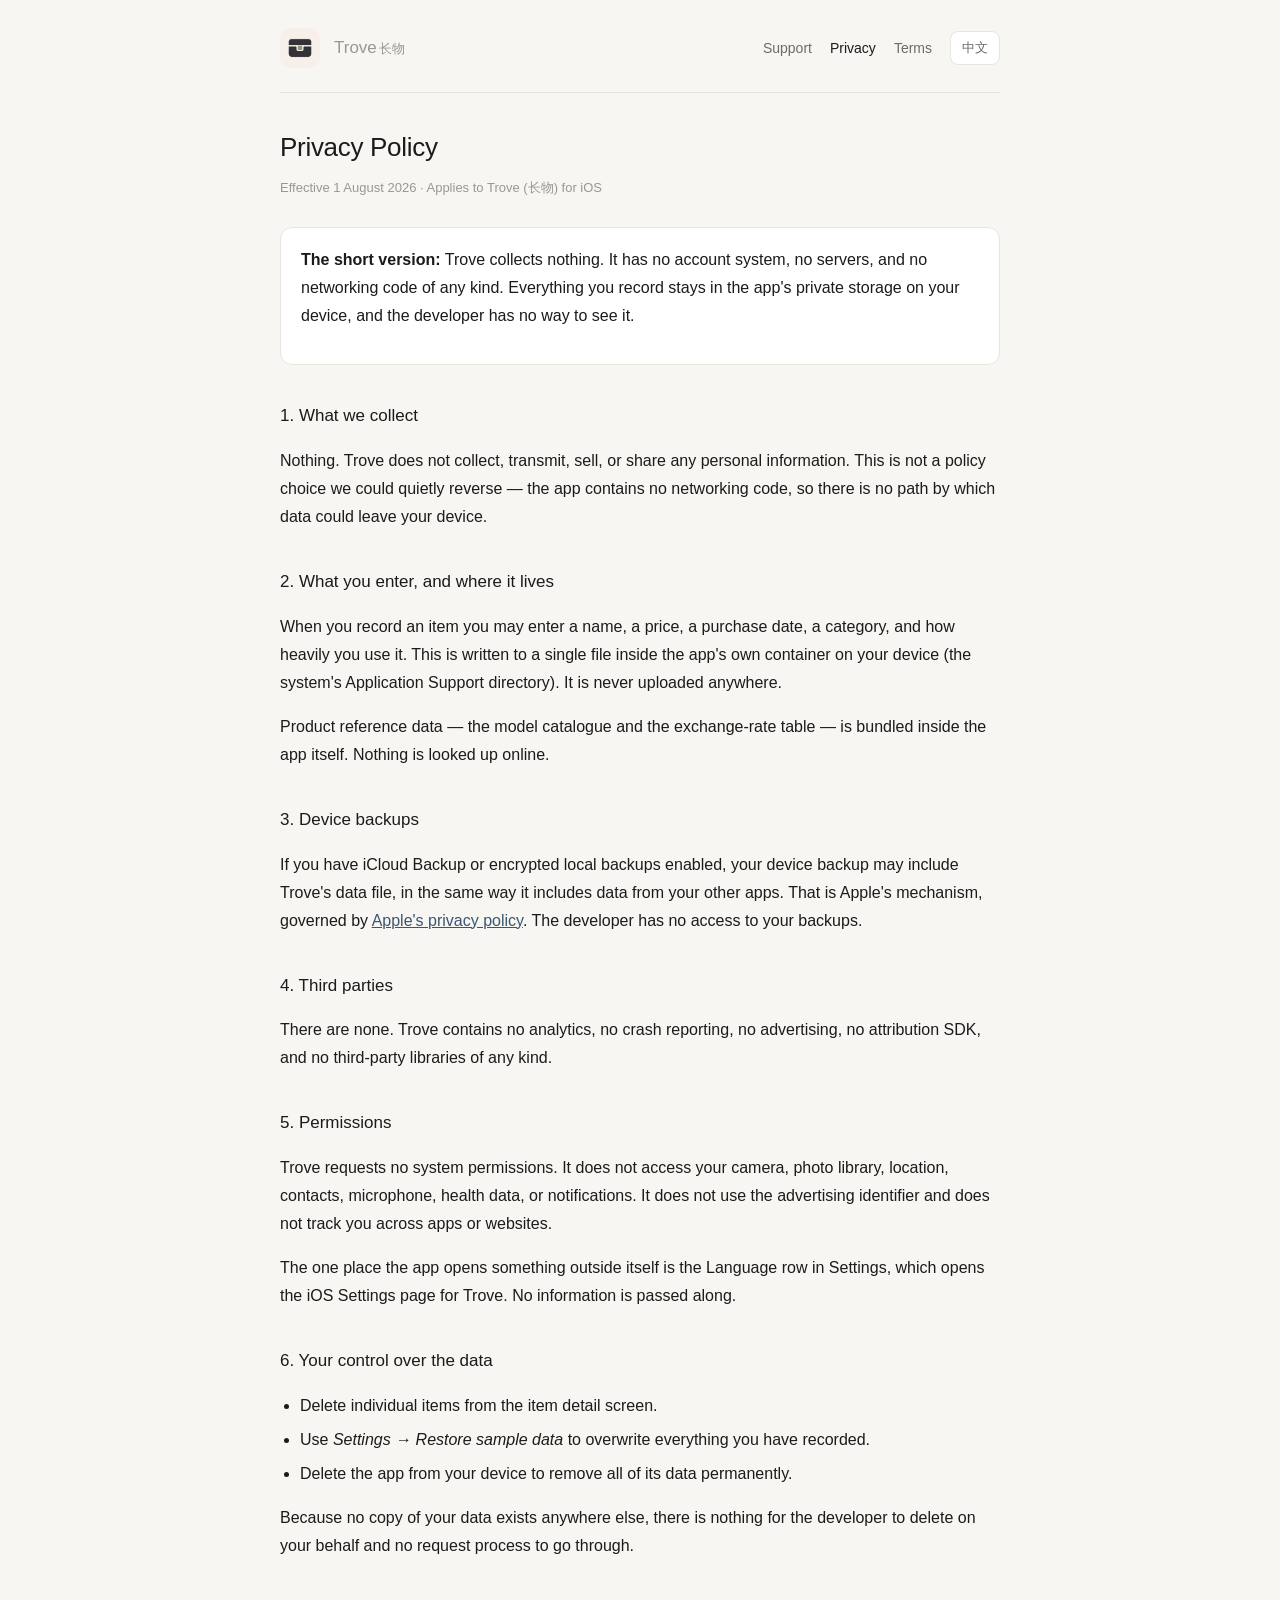
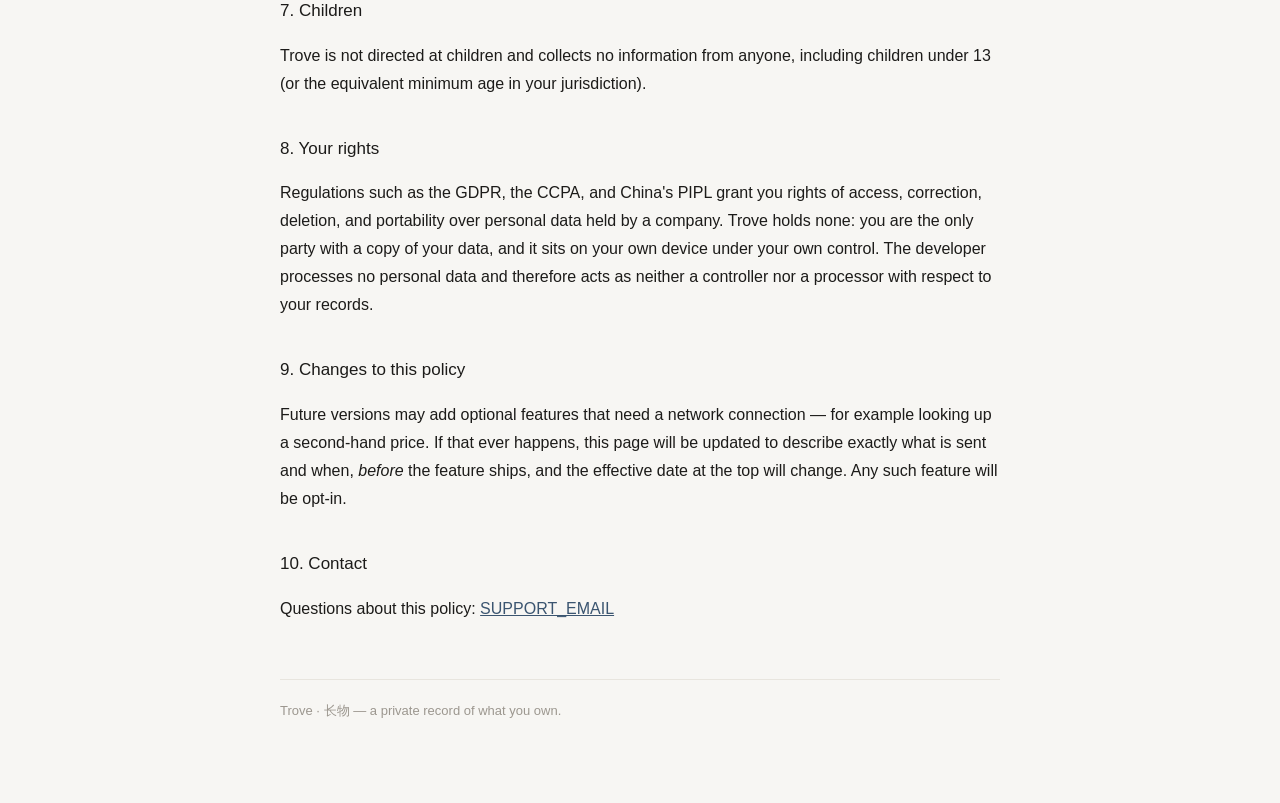
==== privacy.html @ 04fc637d "上架用的公开页面：支持、隐私政策、使用条款 中英双语，跟随浏览器语言并记住手动选择。隐私政策据实写：app 里没有任何 联网代码，因此不收集、不传输任何信息——这不是一句可以悄悄反悔的承诺。 条款里把" ====
<!doctype html>
<html data-lang="en">
<head>
<meta charset="utf-8">
<meta name="viewport" content="width=device-width, initial-scale=1">
<title>Privacy Policy · Trove 长物</title>
<link rel="stylesheet" href="assets/style.css">
<script src="assets/lang.js"></script>
</head>
<body>
<div class="wrap">

<header>
  <a class="brand" href="index.html">
    <img src="assets/icon.png" alt="">
    <span><b>Trove</b><span>长物</span></span>
  </a>
  <nav>
    <a href="index.html" lang="en">Support</a><a href="index.html" lang="zh">支持</a>
    <a href="privacy.html" aria-current="page" lang="en">Privacy</a><a href="privacy.html" aria-current="page" lang="zh">隐私</a>
    <a href="terms.html" lang="en">Terms</a><a href="terms.html" lang="zh">条款</a>
    <button id="lang">中文</button>
  </nav>
</header>

<h1 lang="en">Privacy Policy</h1>
<h1 lang="zh">隐私政策</h1>
<p class="meta" lang="en">Effective 1 August 2026 · Applies to Trove (长物) for iOS</p>
<p class="meta" lang="zh">生效日期 2026 年 8 月 1 日 · 适用于 iOS 版长物（Trove）</p>

<div class="card">
  <p lang="en"><strong>The short version:</strong> Trove collects nothing. It has no account system, no servers, and no networking code of any kind. Everything you record stays in the app's private storage on your device, and the developer has no way to see it.</p>
  <p lang="zh"><strong>一句话版本：</strong>长物不收集任何信息。它没有账号系统，没有服务器，也完全没有任何联网代码。你记录的一切都留在设备上这个 app 的私有存储里，开发者没有任何途径看到它。</p>
</div>

<h2 lang="en">1. What we collect</h2>
<h2 lang="zh">一、我们收集什么</h2>
<p lang="en">Nothing. Trove does not collect, transmit, sell, or share any personal information. This is not a policy choice we could quietly reverse — the app contains no networking code, so there is no path by which data could leave your device.</p>
<p lang="zh">什么都不收集。长物不收集、不传输、不出售、不共享任何个人信息。这不是一句可以悄悄反悔的承诺——这个 app 里没有任何联网代码，数据在技术上就没有离开你设备的路径。</p>

<h2 lang="en">2. What you enter, and where it lives</h2>
<h2 lang="zh">二、你输入的内容存在哪里</h2>
<p lang="en">When you record an item you may enter a name, a price, a purchase date, a category, and how heavily you use it. This is written to a single file inside the app's own container on your device (the system's Application Support directory). It is never uploaded anywhere.</p>
<p lang="zh">你记录一件物品时，可能会输入名称、价格、购买日期、类型和使用强度。这些内容会写入设备上属于这个 app 的容器里的一个文件（系统的 Application Support 目录）。它不会被上传到任何地方。</p>
<p lang="en">Product reference data — the model catalogue and the exchange-rate table — is bundled inside the app itself. Nothing is looked up online.</p>
<p lang="zh">参考数据——型号目录和汇率表——是打包在 app 内部的，不会去网上查询任何东西。</p>

<h2 lang="en">3. Device backups</h2>
<h2 lang="zh">三、设备备份</h2>
<p lang="en">If you have iCloud Backup or encrypted local backups enabled, your device backup may include Trove's data file, in the same way it includes data from your other apps. That is Apple's mechanism, governed by <a href="https://www.apple.com/legal/privacy/">Apple's privacy policy</a>. The developer has no access to your backups.</p>
<p lang="zh">如果你开启了 iCloud 备份或加密的本地备份，设备备份中可能包含长物的数据文件——和你其他 app 的数据一样。这是苹果的机制，适用<a href="https://www.apple.com/legal/privacy/">苹果的隐私政策</a>。开发者无法访问你的备份。</p>

<h2 lang="en">4. Third parties</h2>
<h2 lang="zh">四、第三方</h2>
<p lang="en">There are none. Trove contains no analytics, no crash reporting, no advertising, no attribution SDK, and no third-party libraries of any kind.</p>
<p lang="zh">没有任何第三方。长物里没有数据分析、没有崩溃上报、没有广告、没有归因 SDK，也没有任何第三方库。</p>

<h2 lang="en">5. Permissions</h2>
<h2 lang="zh">五、权限</h2>
<p lang="en">Trove requests no system permissions. It does not access your camera, photo library, location, contacts, microphone, health data, or notifications. It does not use the advertising identifier and does not track you across apps or websites.</p>
<p lang="zh">长物不申请任何系统权限。它不访问你的相机、相册、定位、通讯录、麦克风、健康数据或通知。它不使用广告标识符，也不会跨 app 或网站追踪你。</p>
<p lang="en">The one place the app opens something outside itself is the Language row in Settings, which opens the iOS Settings page for Trove. No information is passed along.</p>
<p lang="zh">app 里唯一一处会打开外部内容的地方是设置页的「语言」一行，它会跳到 iOS 系统设置中长物的页面。这个过程不传递任何信息。</p>

<h2 lang="en">6. Your control over the data</h2>
<h2 lang="zh">六、你对数据的控制</h2>
<ul lang="en">
  <li>Delete individual items from the item detail screen.</li>
  <li>Use <em>Settings → Restore sample data</em> to overwrite everything you have recorded.</li>
  <li>Delete the app from your device to remove all of its data permanently.</li>
</ul>
<ul lang="zh">
  <li>在物品详情页删除单件物品。</li>
  <li>用<em>「设置 → 恢复示例数据」</em>覆盖掉你记录的全部内容。</li>
  <li>从设备上删除 app，即可永久清除它的所有数据。</li>
</ul>
<p lang="en">Because no copy of your data exists anywhere else, there is nothing for the developer to delete on your behalf and no request process to go through.</p>
<p lang="zh">因为你的数据在别处不存在任何副本，所以开发者这边没有东西可以替你删除，你也不需要走任何申请流程。</p>

<h2 lang="en">7. Children</h2>
<h2 lang="zh">七、儿童</h2>
<p lang="en">Trove is not directed at children and collects no information from anyone, including children under 13 (or the equivalent minimum age in your jurisdiction).</p>
<p lang="zh">长物不面向儿童，也不从任何人收集信息——包括 13 岁以下（或你所在地区规定的相应年龄）的儿童。</p>

<h2 lang="en">8. Your rights</h2>
<h2 lang="zh">八、你的权利</h2>
<p lang="en">Regulations such as the GDPR, the CCPA, and China's PIPL grant you rights of access, correction, deletion, and portability over personal data held by a company. Trove holds none: you are the only party with a copy of your data, and it sits on your own device under your own control. The developer processes no personal data and therefore acts as neither a controller nor a processor with respect to your records.</p>
<p lang="zh">GDPR、CCPA、中国《个人信息保护法》等法规赋予你对企业所持个人数据的访问、更正、删除和可携带权。长物不持有任何这类数据：你是唯一持有自己数据副本的一方，它就在你自己的设备上、由你自己掌控。开发者不处理任何个人信息，因此对你的记录既不构成个人信息处理者，也不构成受托方。</p>

<h2 lang="en">9. Changes to this policy</h2>
<h2 lang="zh">九、政策变更</h2>
<p lang="en">Future versions may add optional features that need a network connection — for example looking up a second-hand price. If that ever happens, this page will be updated to describe exactly what is sent and when, <em>before</em> the feature ships, and the effective date at the top will change. Any such feature will be opt-in.</p>
<p lang="zh">未来的版本可能会加入需要联网的可选功能——比如查询二手成交价。真的发生时，本页会在功能上线<em>之前</em>更新，明确写清楚什么时候发送了什么，顶部的生效日期也会随之改变。这类功能都会是需要你主动开启的。</p>

<h2 lang="en">10. Contact</h2>
<h2 lang="zh">十、联系方式</h2>
<p lang="en">Questions about this policy: <a href="mailto:SUPPORT_EMAIL">SUPPORT_EMAIL</a></p>
<p lang="zh">对本政策有疑问：<a href="mailto:SUPPORT_EMAIL">SUPPORT_EMAIL</a></p>

<footer>
  <span lang="en">Trove · 长物 — a private record of what you own.</span>
  <span lang="zh">长物 · Trove — 一份只属于你自己的物品账。</span>
</footer>

</div>
</body>
</html>
---- assets/style.css ----
:root {
  --bg: #f7f6f3;
  --card: #ffffff;
  --text: #1c1b19;
  --secondary: #6e6b65;
  --tertiary: #9c978f;
  --hairline: #e8e5de;
  --accent: #3b5570;
}

@media (prefers-color-scheme: dark) {
  :root {
    --bg: #131416;
    --card: #1d1f22;
    --text: #f2f3f5;
    --secondary: #8b9098;
    --tertiary: #6e747c;
    --hairline: #2c2f33;
    --accent: #93aecb;
  }
}

* { box-sizing: border-box; }

body {
  margin: 0;
  padding: 0 20px 80px;
  background: var(--bg);
  color: var(--text);
  font: 16px/1.75 -apple-system, BlinkMacSystemFont, "Segoe UI", "PingFang SC",
        "Hiragino Sans GB", "Microsoft YaHei", sans-serif;
  -webkit-text-size-adjust: 100%;
}

.wrap { max-width: 720px; margin: 0 auto; }

header {
  display: flex;
  align-items: center;
  justify-content: space-between;
  gap: 16px;
  padding: 28px 0 24px;
  border-bottom: 0.5px solid var(--hairline);
  margin-bottom: 32px;
  flex-wrap: wrap;
}

.brand { display: flex; align-items: center; gap: 12px; text-decoration: none; color: inherit; }
.brand img { width: 40px; height: 40px; border-radius: 10px; display: block; }
.brand b { font-weight: 500; font-size: 17px; }
.brand span { color: var(--tertiary); font-size: 13px; margin-left: 2px; }

nav { display: flex; align-items: center; gap: 18px; font-size: 14px; }
nav a { color: var(--secondary); text-decoration: none; }
nav a:hover, nav a[aria-current] { color: var(--text); }

#lang {
  border: 0.5px solid var(--hairline);
  background: var(--card);
  color: var(--secondary);
  border-radius: 8px;
  padding: 5px 11px;
  font: inherit;
  font-size: 13px;
  cursor: pointer;
}
#lang:hover { color: var(--text); }

h1 { font-size: 26px; font-weight: 500; letter-spacing: -0.3px; margin: 0 0 6px; }
h2 { font-size: 17px; font-weight: 500; margin: 36px 0 10px; }
h3 { font-size: 15px; font-weight: 500; margin: 24px 0 6px; }
p, li { color: var(--text); }
.meta { color: var(--tertiary); font-size: 13px; margin: 0 0 28px; }
.lead { color: var(--secondary); }

ul { padding-left: 20px; }
li { margin: 6px 0; }

.card {
  background: var(--card);
  border: 0.5px solid var(--hairline);
  border-radius: 12px;
  padding: 18px 20px;
  margin: 20px 0;
}
.card p:first-child { margin-top: 0; }
.card p:last-child { margin-bottom: 0; }

.key {
  border-left: 2px solid var(--accent);
  padding: 2px 0 2px 16px;
  margin: 20px 0;
  color: var(--secondary);
}

table { width: 100%; border-collapse: collapse; font-size: 14px; margin: 16px 0; }
th, td { text-align: left; padding: 9px 8px; border-bottom: 0.5px solid var(--hairline); vertical-align: top; }
th { color: var(--tertiary); font-weight: 500; }

code {
  font-family: ui-monospace, SFMono-Regular, Menlo, monospace;
  font-size: 0.9em;
  background: var(--bg);
  border: 0.5px solid var(--hairline);
  border-radius: 4px;
  padding: 1px 5px;
}

a { color: var(--accent); }

footer {
  margin-top: 56px;
  padding-top: 20px;
  border-top: 0.5px solid var(--hairline);
  color: var(--tertiary);
  font-size: 13px;
}

[lang] { display: none; }
html[data-lang="zh"] [lang="zh"] { display: revert; }
html[data-lang="en"] [lang="en"] { display: revert; }
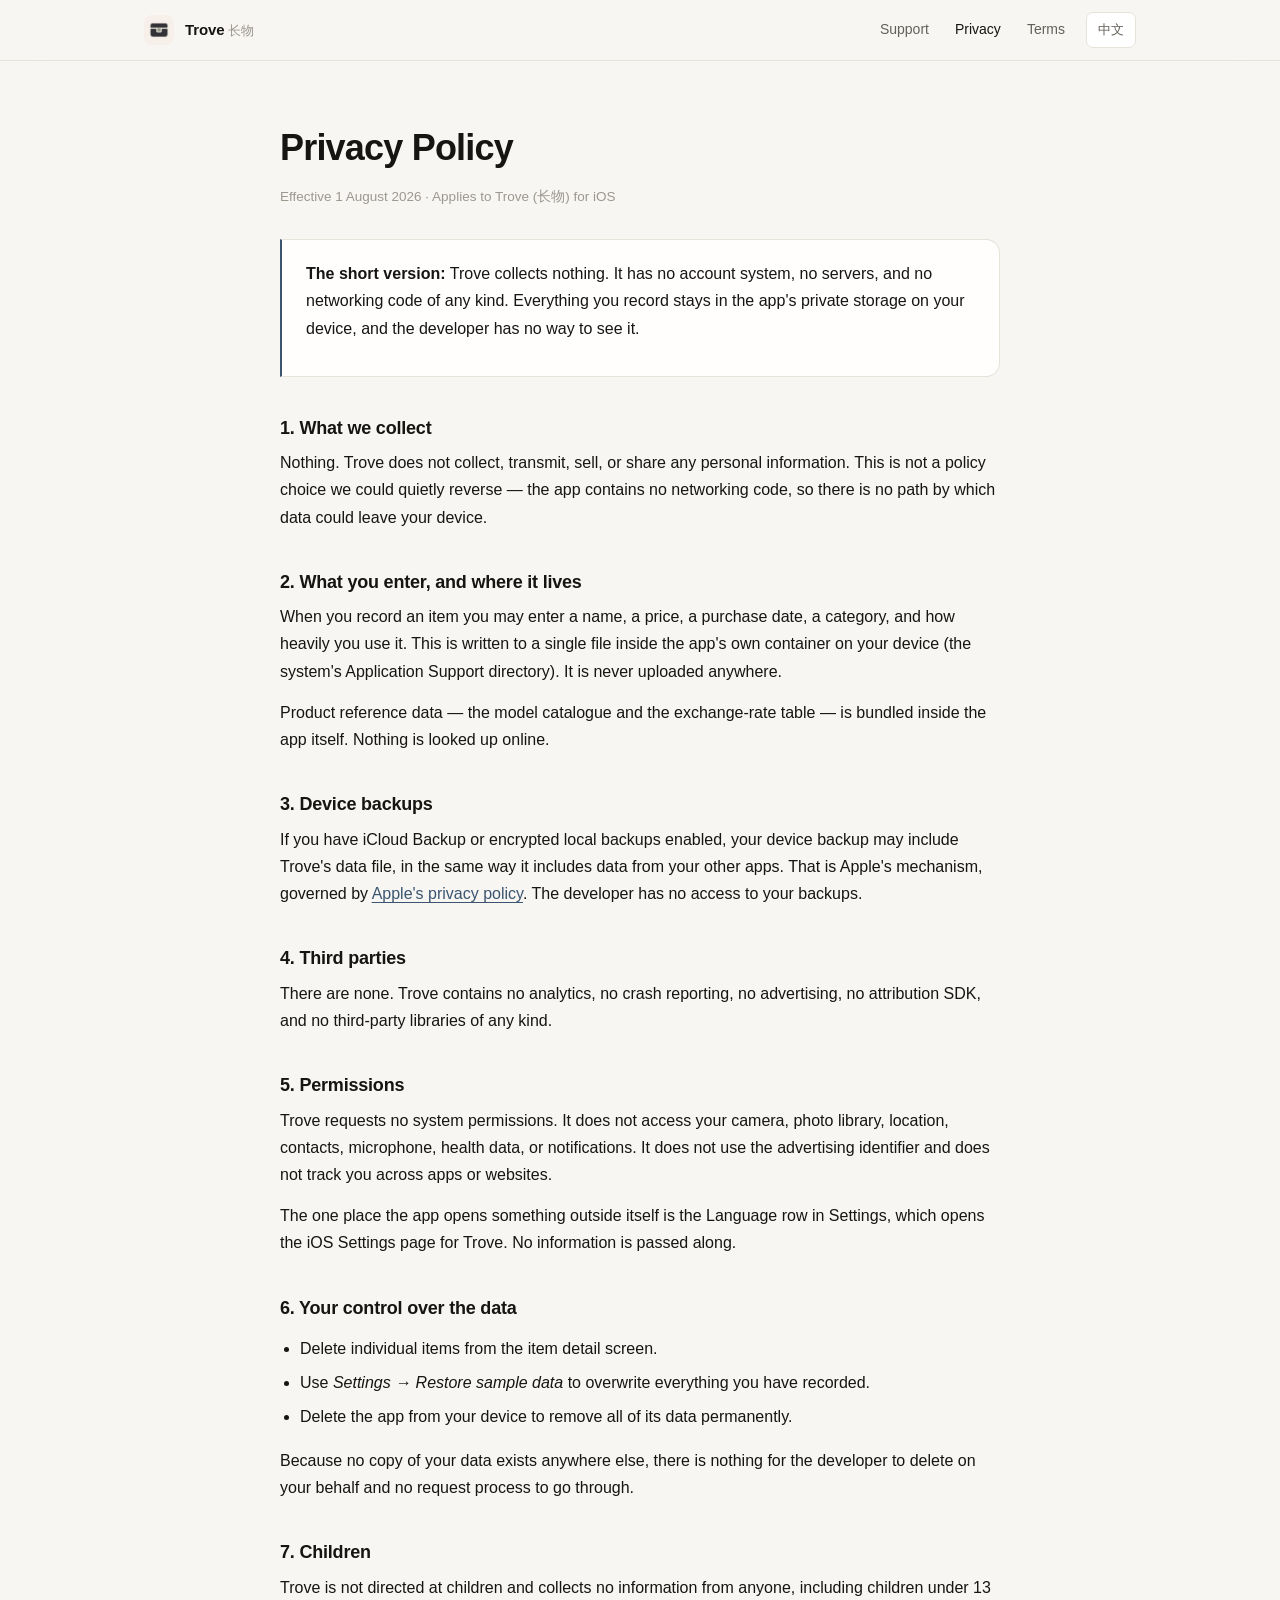
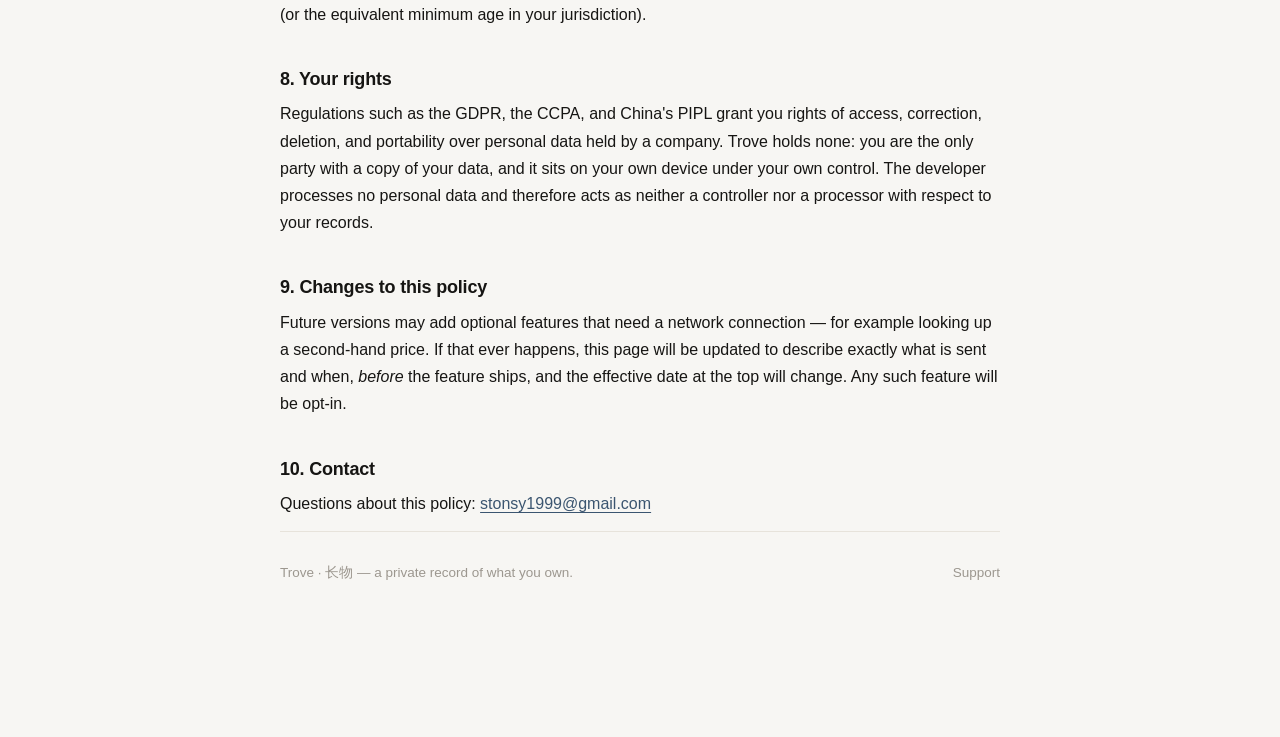
==== commit c67cc541: "落地页重做：加产品截图，收紧排版 之前那版一张产品图都没有，看起来像占位页。现在首屏是三台手机加大标题， 下面三段图文交替讲清楚三件事：折旧是一笔没人给你看过的支出、贵的往往才是 便宜的、录入只要三个" ====
--- a/privacy.html
+++ b/privacy.html
@@ -4,16 +4,15 @@
 <meta charset="utf-8">
 <meta name="viewport" content="width=device-width, initial-scale=1">
 <title>Privacy Policy · Trove 长物</title>
+<link rel="icon" href="assets/icon.png">
 <link rel="stylesheet" href="assets/style.css">
 <script src="assets/lang.js"></script>
 </head>
 <body>
-<div class="wrap">
-
-<header>
+<div class="top"><div class="wrap">
   <a class="brand" href="index.html">
     <img src="assets/icon.png" alt="">
-    <span><b>Trove</b><span>长物</span></span>
+    <span><b>Trove</b><i>长物</i></span>
   </a>
   <nav>
     <a href="index.html" lang="en">Support</a><a href="index.html" lang="zh">支持</a>
@@ -21,14 +20,16 @@
     <a href="terms.html" lang="en">Terms</a><a href="terms.html" lang="zh">条款</a>
     <button id="lang">中文</button>
   </nav>
-</header>
+</div></div>
+
+<div class="wrap narrow doc">
 
 <h1 lang="en">Privacy Policy</h1>
 <h1 lang="zh">隐私政策</h1>
 <p class="meta" lang="en">Effective 1 August 2026 · Applies to Trove (长物) for iOS</p>
 <p class="meta" lang="zh">生效日期 2026 年 8 月 1 日 · 适用于 iOS 版长物（Trove）</p>
 
-<div class="card">
+<div class="summary">
   <p lang="en"><strong>The short version:</strong> Trove collects nothing. It has no account system, no servers, and no networking code of any kind. Everything you record stays in the app's private storage on your device, and the developer has no way to see it.</p>
   <p lang="zh"><strong>一句话版本：</strong>长物不收集任何信息。它没有账号系统，没有服务器，也完全没有任何联网代码。你记录的一切都留在设备上这个 app 的私有存储里，开发者没有任何途径看到它。</p>
 </div>
@@ -94,12 +95,13 @@
 
 <h2 lang="en">10. Contact</h2>
 <h2 lang="zh">十、联系方式</h2>
-<p lang="en">Questions about this policy: <a href="mailto:SUPPORT_EMAIL">SUPPORT_EMAIL</a></p>
-<p lang="zh">对本政策有疑问：<a href="mailto:SUPPORT_EMAIL">SUPPORT_EMAIL</a></p>
+<p lang="en">Questions about this policy: <a href="mailto:stonsy1999@gmail.com">stonsy1999@gmail.com</a></p>
+<p lang="zh">对本政策有疑问：<a href="mailto:stonsy1999@gmail.com">stonsy1999@gmail.com</a></p>
 
 <footer>
   <span lang="en">Trove · 长物 — a private record of what you own.</span>
   <span lang="zh">长物 · Trove — 一份只属于你自己的物品账。</span>
+  <span><a href="index.html" lang="en">Support</a><a href="index.html" lang="zh">支持</a></span>
 </footer>
 
 </div>
--- a/assets/style.css
+++ b/assets/style.css
@@ -1,121 +1,214 @@
 :root {
   --bg: #f7f6f3;
+  --raise: #fffefc;
   --card: #ffffff;
-  --text: #1c1b19;
-  --secondary: #6e6b65;
+  --text: #161513;
+  --secondary: #63605a;
   --tertiary: #9c978f;
-  --hairline: #e8e5de;
+  --hairline: #e7e3db;
   --accent: #3b5570;
+  --accent-soft: #eaeef3;
+  --shadow: 0 1px 2px rgba(28, 27, 25, .04), 0 12px 32px -12px rgba(28, 27, 25, .12);
+  --bezel: #2a2c30;
 }
 
 @media (prefers-color-scheme: dark) {
   :root {
-    --bg: #131416;
+    --bg: #101113;
+    --raise: #17191b;
     --card: #1d1f22;
     --text: #f2f3f5;
-    --secondary: #8b9098;
+    --secondary: #9aa0a8;
     --tertiary: #6e747c;
-    --hairline: #2c2f33;
+    --hairline: #2a2d31;
     --accent: #93aecb;
+    --accent-soft: #1b2530;
+    --shadow: 0 12px 40px -16px rgba(0, 0, 0, .6);
+    --bezel: #08090a;
   }
 }
 
 * { box-sizing: border-box; }
+
+html { scroll-behavior: smooth; }
 
 body {
   margin: 0;
-  padding: 0 20px 80px;
   background: var(--bg);
   color: var(--text);
-  font: 16px/1.75 -apple-system, BlinkMacSystemFont, "Segoe UI", "PingFang SC",
+  font: 16px/1.7 -apple-system, BlinkMacSystemFont, "Segoe UI", "PingFang SC",
         "Hiragino Sans GB", "Microsoft YaHei", sans-serif;
+  -webkit-font-smoothing: antialiased;
   -webkit-text-size-adjust: 100%;
 }
 
-.wrap { max-width: 720px; margin: 0 auto; }
-
-header {
-  display: flex;
-  align-items: center;
-  justify-content: space-between;
-  gap: 16px;
-  padding: 28px 0 24px;
+.wrap { max-width: 1040px; margin: 0 auto; padding: 0 24px; }
+.narrow { max-width: 720px; }
+
+/* ── 顶栏 ───────────────────────────────── */
+.top {
+  position: sticky; top: 0; z-index: 20;
+  background: color-mix(in srgb, var(--bg) 82%, transparent);
+  backdrop-filter: saturate(180%) blur(20px);
+  -webkit-backdrop-filter: saturate(180%) blur(20px);
   border-bottom: 0.5px solid var(--hairline);
-  margin-bottom: 32px;
-  flex-wrap: wrap;
-}
-
-.brand { display: flex; align-items: center; gap: 12px; text-decoration: none; color: inherit; }
-.brand img { width: 40px; height: 40px; border-radius: 10px; display: block; }
-.brand b { font-weight: 500; font-size: 17px; }
-.brand span { color: var(--tertiary); font-size: 13px; margin-left: 2px; }
-
-nav { display: flex; align-items: center; gap: 18px; font-size: 14px; }
-nav a { color: var(--secondary); text-decoration: none; }
-nav a:hover, nav a[aria-current] { color: var(--text); }
+}
+.top .wrap {
+  display: flex; align-items: center; justify-content: space-between;
+  gap: 20px; height: 60px;
+}
+.brand { display: flex; align-items: center; gap: 11px; text-decoration: none; color: inherit; }
+.brand img { width: 30px; height: 30px; border-radius: 7.5px; display: block; }
+.brand b { font-weight: 550; font-size: 15px; letter-spacing: -0.1px; }
+.brand i { font-style: normal; color: var(--tertiary); font-size: 13px; margin-left: 3px; }
+
+nav { display: flex; align-items: center; gap: 4px; }
+nav a {
+  color: var(--secondary); text-decoration: none; font-size: 14px;
+  padding: 6px 11px; border-radius: 7px;
+}
+nav a:hover { color: var(--text); background: var(--card); }
+nav a[aria-current] { color: var(--text); }
 
 #lang {
-  border: 0.5px solid var(--hairline);
-  background: var(--card);
-  color: var(--secondary);
-  border-radius: 8px;
-  padding: 5px 11px;
-  font: inherit;
-  font-size: 13px;
-  cursor: pointer;
-}
-#lang:hover { color: var(--text); }
-
-h1 { font-size: 26px; font-weight: 500; letter-spacing: -0.3px; margin: 0 0 6px; }
-h2 { font-size: 17px; font-weight: 500; margin: 36px 0 10px; }
-h3 { font-size: 15px; font-weight: 500; margin: 24px 0 6px; }
-p, li { color: var(--text); }
-.meta { color: var(--tertiary); font-size: 13px; margin: 0 0 28px; }
-.lead { color: var(--secondary); }
-
-ul { padding-left: 20px; }
-li { margin: 6px 0; }
-
+  margin-left: 6px;
+  border: 0.5px solid var(--hairline); background: var(--card); color: var(--secondary);
+  border-radius: 7px; padding: 6px 11px; font: inherit; font-size: 13px; cursor: pointer;
+}
+#lang:hover { color: var(--text); border-color: var(--tertiary); }
+
+/* ── 首屏 ───────────────────────────────── */
+.hero { padding: 76px 0 0; text-align: center; }
+.hero-icon {
+  width: 76px; height: 76px; border-radius: 18px;
+  box-shadow: var(--shadow); margin: 0 auto 26px; display: block;
+}
+.hero h1 {
+  font-size: clamp(31px, 5.2vw, 50px);
+  line-height: 1.14; font-weight: 560; letter-spacing: -1.1px;
+  margin: 0 auto 18px; max-width: 15em;
+}
+.hero .lead {
+  color: var(--secondary); font-size: clamp(15px, 1.9vw, 18px);
+  max-width: 32em; margin: 0 auto; line-height: 1.65;
+}
+
+/* ── 手机外框 ───────────────────────────── */
+.phone {
+  background: var(--bezel);
+  border-radius: 34px;
+  padding: 7px;
+  box-shadow: var(--shadow);
+  width: 250px; flex: none;
+}
+.phone img { display: block; width: 100%; border-radius: 27px; }
+.phone.lg { width: 286px; border-radius: 38px; padding: 8px; }
+.phone.lg img { border-radius: 31px; }
+
+.hero-stage {
+  margin-top: 52px;
+  display: flex; justify-content: center; align-items: flex-end; gap: 26px;
+  padding-bottom: 8px;
+}
+.hero-stage .side { transform: translateY(22px) scale(.9); opacity: .82; }
+@media (max-width: 720px) { .hero-stage .side { display: none; } }
+
+/* ── 分节 ───────────────────────────────── */
+section { padding: 84px 0; }
+.rule { border-top: 0.5px solid var(--hairline); }
+
+.eyebrow {
+  font-size: 12px; letter-spacing: .09em; text-transform: uppercase;
+  color: var(--accent); font-weight: 550; margin: 0 0 12px;
+}
+h2 { font-size: clamp(23px, 3vw, 31px); line-height: 1.25; font-weight: 550; letter-spacing: -0.6px; margin: 0 0 14px; }
+h3 { font-size: 16px; font-weight: 550; margin: 0 0 6px; letter-spacing: -0.1px; }
+p { margin: 0 0 14px; }
+.muted { color: var(--secondary); }
+
+/* 图文交替 */
+.feature {
+  display: grid; grid-template-columns: 1fr 250px; gap: 64px; align-items: center;
+  padding: 62px 0;
+}
+.feature + .feature { border-top: 0.5px solid var(--hairline); }
+.feature.flip { grid-template-columns: 250px 1fr; }
+.feature.flip .copy { order: 2; }
+.feature .shot { display: flex; justify-content: center; }
+@media (max-width: 820px) {
+  .feature, .feature.flip { grid-template-columns: 1fr; gap: 36px; }
+  .feature.flip .copy { order: 0; }
+  .feature .phone { margin: 0 auto; }
+}
+
+/* 数字强调 */
+.figure {
+  font-size: clamp(30px, 4.4vw, 42px); font-weight: 560; letter-spacing: -1px;
+  line-height: 1.1; margin: 0 0 8px;
+}
+.figure.neg { color: #b5563f; }
+@media (prefers-color-scheme: dark) { .figure.neg { color: #e88b7d; } }
+
+/* ── 卡片 / 网格 ────────────────────────── */
+.grid { display: grid; grid-template-columns: repeat(auto-fit, minmax(230px, 1fr)); gap: 14px; }
 .card {
-  background: var(--card);
-  border: 0.5px solid var(--hairline);
-  border-radius: 12px;
-  padding: 18px 20px;
-  margin: 20px 0;
-}
-.card p:first-child { margin-top: 0; }
+  background: var(--card); border: 0.5px solid var(--hairline);
+  border-radius: 14px; padding: 20px 22px;
+}
 .card p:last-child { margin-bottom: 0; }
 
-.key {
+.band {
+  background: var(--accent-soft);
+  border-radius: 18px; padding: 40px clamp(22px, 4vw, 48px);
+}
+.band h2 { margin-bottom: 10px; }
+
+/* ── 文档页 ─────────────────────────────── */
+.doc { padding: 56px 0 96px; }
+.doc h1 { font-size: clamp(27px, 3.6vw, 36px); font-weight: 550; letter-spacing: -0.8px; margin: 0 0 8px; }
+.doc h2 { font-size: 18px; margin: 40px 0 10px; letter-spacing: -0.2px; }
+.doc h3 { margin-top: 26px; }
+.doc p, .doc li { color: var(--text); }
+.doc .meta { color: var(--tertiary); font-size: 13.5px; margin: 0 0 30px; }
+.doc ul { padding-left: 20px; }
+.doc li { margin: 7px 0; }
+
+.summary {
+  background: var(--raise); border: 0.5px solid var(--hairline);
   border-left: 2px solid var(--accent);
-  padding: 2px 0 2px 16px;
-  margin: 20px 0;
-  color: var(--secondary);
-}
-
-table { width: 100%; border-collapse: collapse; font-size: 14px; margin: 16px 0; }
-th, td { text-align: left; padding: 9px 8px; border-bottom: 0.5px solid var(--hairline); vertical-align: top; }
-th { color: var(--tertiary); font-weight: 500; }
+  border-radius: 0 14px 14px 0; padding: 20px 24px; margin: 0 0 8px;
+}
+.key { border-left: 2px solid var(--accent); padding-left: 18px; margin: 22px 0; color: var(--secondary); }
+
+table { width: 100%; border-collapse: collapse; font-size: 14.5px; margin: 18px 0; }
+th, td { text-align: left; padding: 11px 10px; border-bottom: 0.5px solid var(--hairline); vertical-align: top; }
+th { color: var(--tertiary); font-weight: 500; font-size: 13px; }
 
 code {
-  font-family: ui-monospace, SFMono-Regular, Menlo, monospace;
-  font-size: 0.9em;
-  background: var(--bg);
-  border: 0.5px solid var(--hairline);
-  border-radius: 4px;
-  padding: 1px 5px;
-}
-
-a { color: var(--accent); }
+  font-family: ui-monospace, SFMono-Regular, Menlo, monospace; font-size: .88em;
+  background: var(--bg); border: 0.5px solid var(--hairline); border-radius: 5px; padding: 1px 6px;
+}
+
+a { color: var(--accent); text-underline-offset: 3px; }
+
+.mail {
+  display: inline-block; margin-top: 4px;
+  font-size: clamp(17px, 2.4vw, 22px); font-weight: 500; letter-spacing: -0.3px;
+  text-decoration: none;
+}
+.mail:hover { text-decoration: underline; }
 
 footer {
-  margin-top: 56px;
-  padding-top: 20px;
   border-top: 0.5px solid var(--hairline);
-  color: var(--tertiary);
-  font-size: 13px;
-}
-
+  padding: 30px 0 56px; color: var(--tertiary); font-size: 13.5px;
+  display: flex; justify-content: space-between; gap: 16px; flex-wrap: wrap;
+}
+footer a { color: var(--tertiary); text-decoration: none; }
+footer a:hover { color: var(--text); }
+
+/* ── 双语显隐 ───────────────────────────── */
 [lang] { display: none; }
 html[data-lang="zh"] [lang="zh"] { display: revert; }
 html[data-lang="en"] [lang="en"] { display: revert; }
+html[data-lang="zh"] nav a[lang="zh"],
+html[data-lang="en"] nav a[lang="en"] { display: block; }
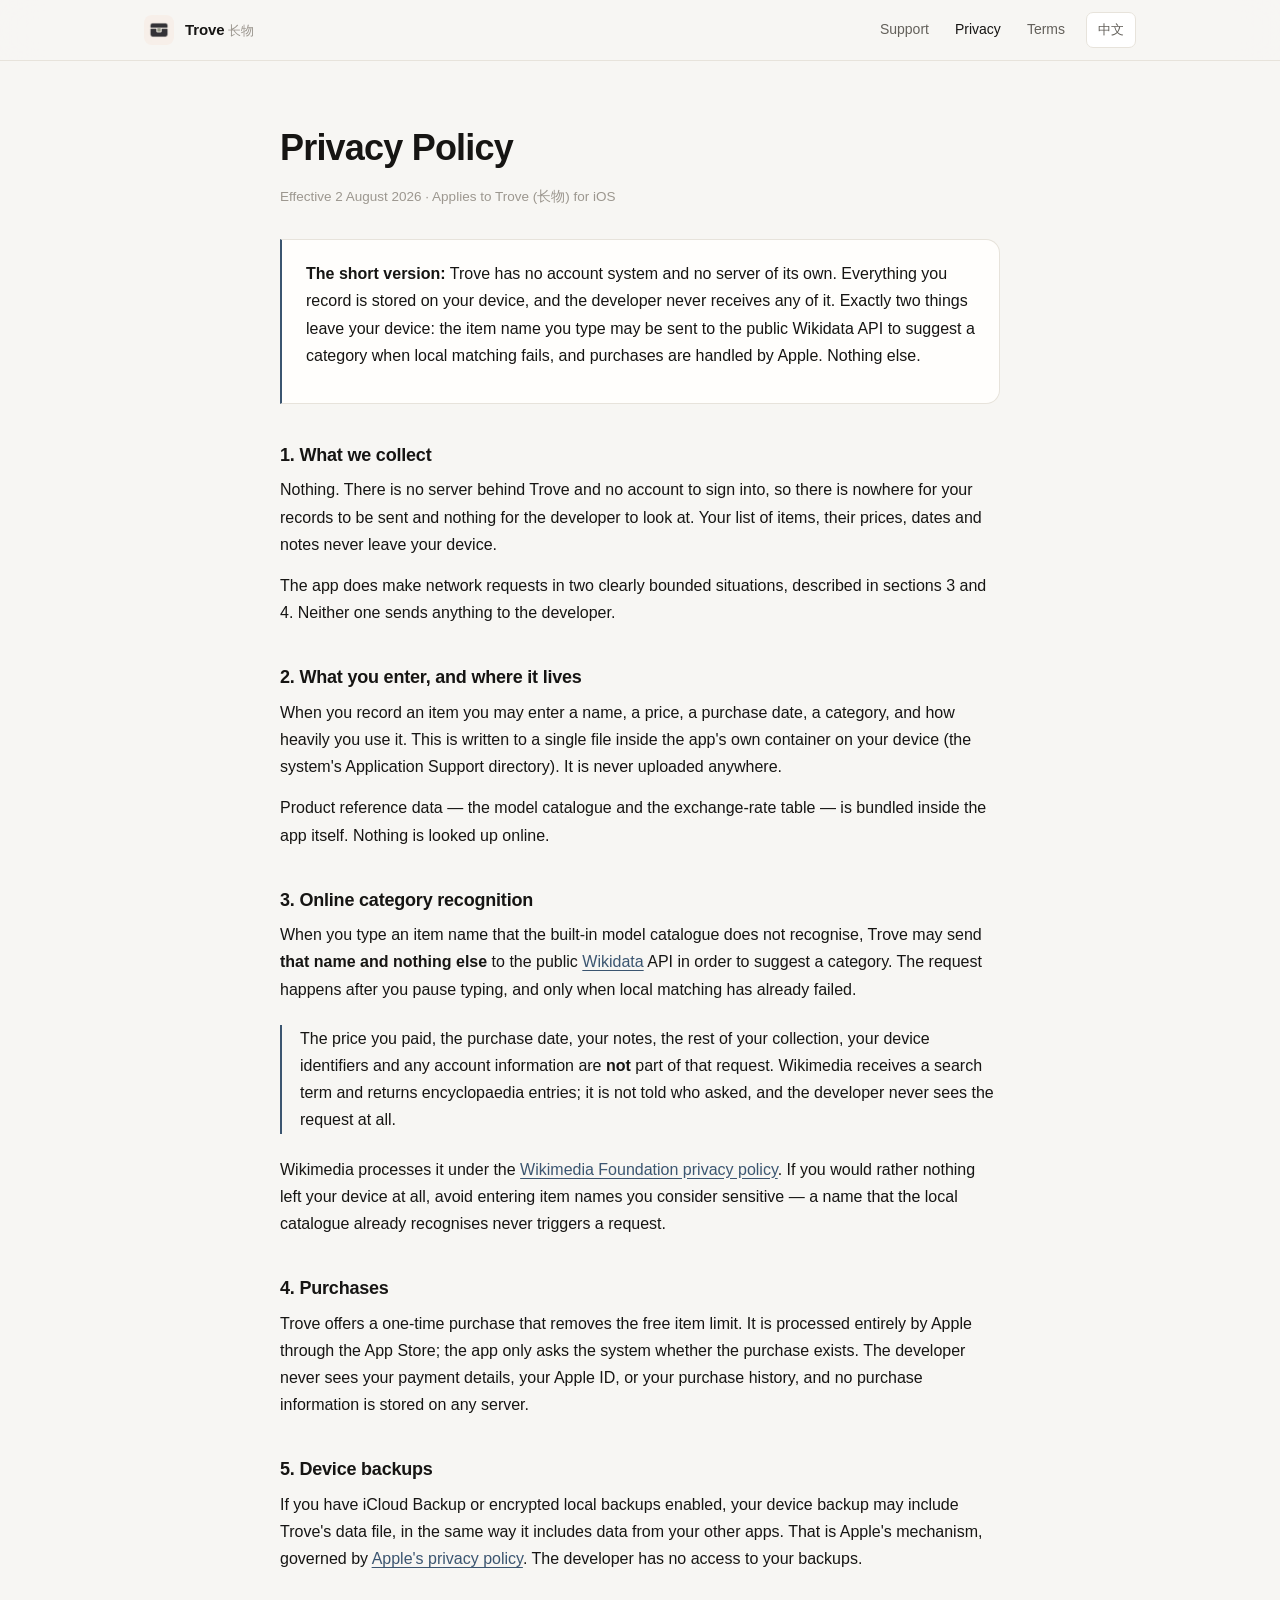
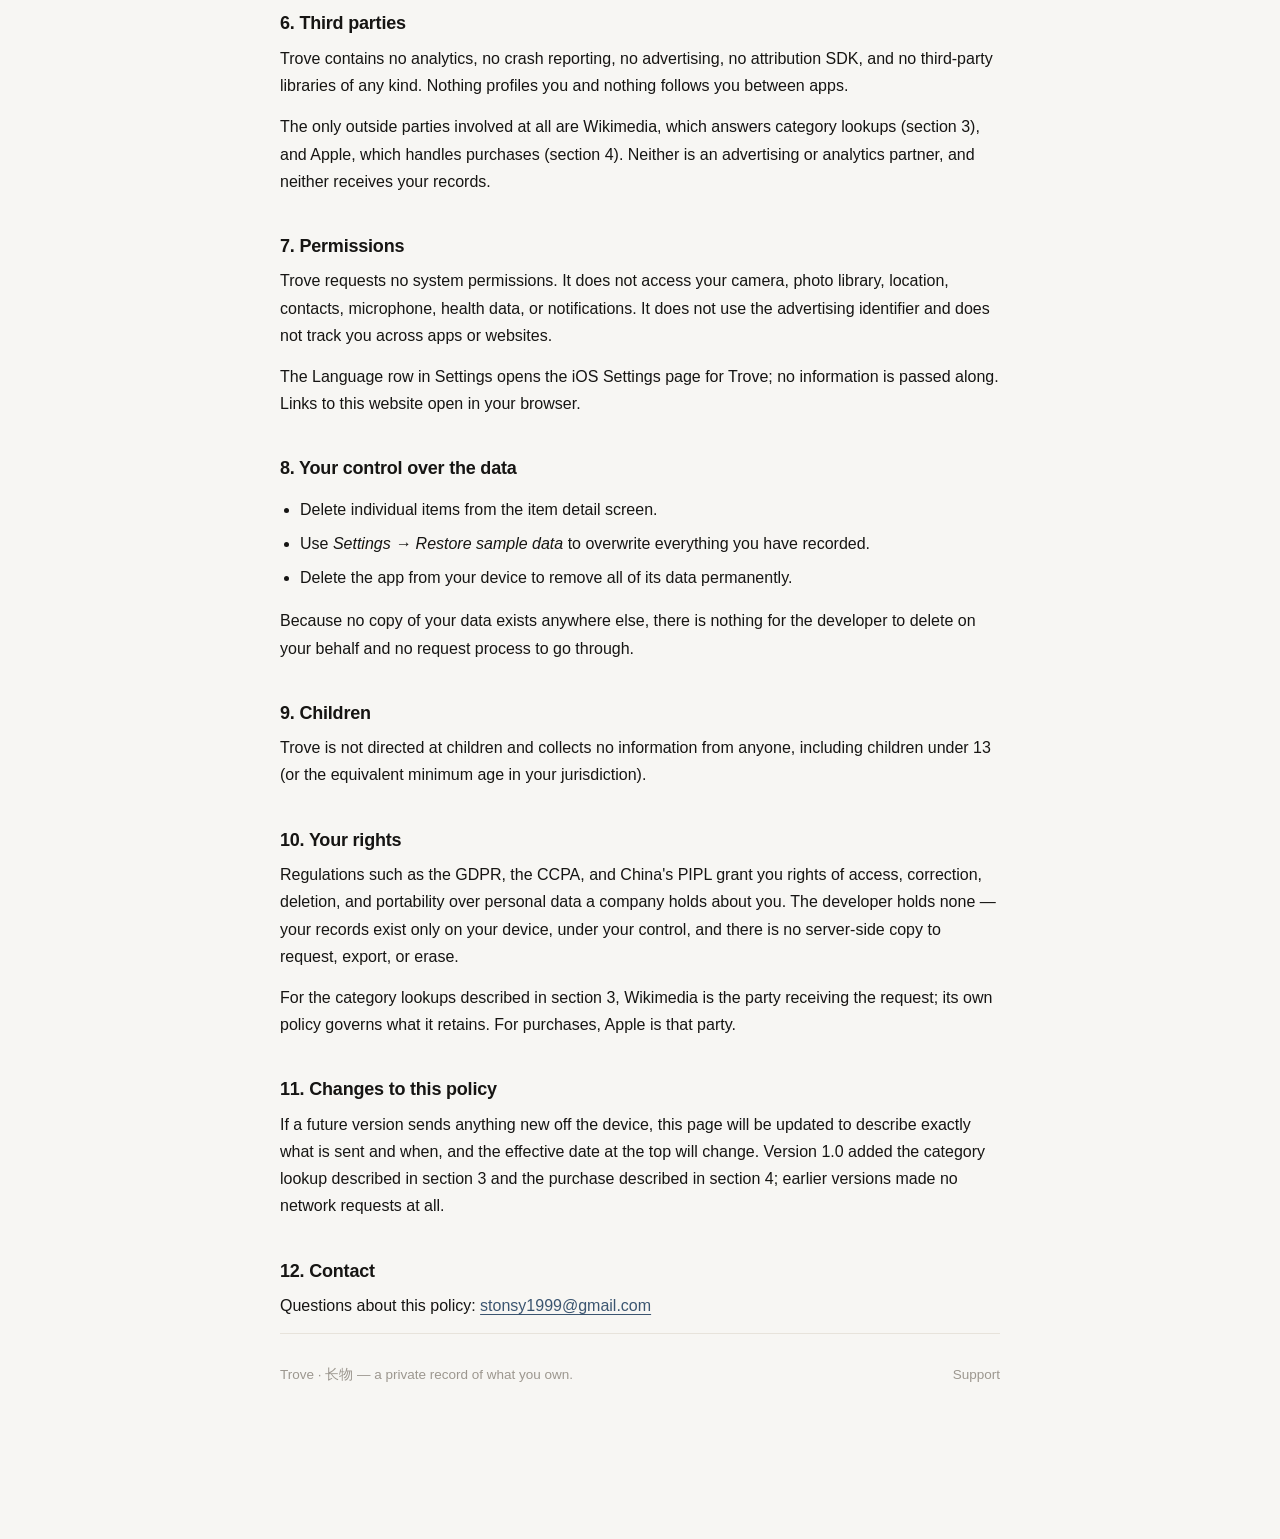
==== commit 6a43ba14: "政策与实际行为对齐：联网品类识别、内购 1.0 加了两处出网：本地目录认不出时把物品名发给 Wikidata 求品类，以及走苹果的 一次性内购。原来那句「没有任何联网代码」因此变成虚假陈述，必须改。 " ====
--- a/privacy.html
+++ b/privacy.html
@@ -15,7 +15,7 @@
     <span><b>Trove</b><i>长物</i></span>
   </a>
   <nav>
-    <a href="index.html" lang="en">Support</a><a href="index.html" lang="zh">支持</a>
+    <a href="support.html" lang="en">Support</a><a href="support.html" lang="zh">支持</a>
     <a href="privacy.html" aria-current="page" lang="en">Privacy</a><a href="privacy.html" aria-current="page" lang="zh">隐私</a>
     <a href="terms.html" lang="en">Terms</a><a href="terms.html" lang="zh">条款</a>
     <button id="lang">中文</button>
@@ -26,18 +26,20 @@
 
 <h1 lang="en">Privacy Policy</h1>
 <h1 lang="zh">隐私政策</h1>
-<p class="meta" lang="en">Effective 1 August 2026 · Applies to Trove (长物) for iOS</p>
-<p class="meta" lang="zh">生效日期 2026 年 8 月 1 日 · 适用于 iOS 版长物（Trove）</p>
+<p class="meta" lang="en">Effective 2 August 2026 · Applies to Trove (长物) for iOS</p>
+<p class="meta" lang="zh">生效日期 2026 年 8 月 2 日 · 适用于 iOS 版长物（Trove）</p>
 
 <div class="summary">
-  <p lang="en"><strong>The short version:</strong> Trove collects nothing. It has no account system, no servers, and no networking code of any kind. Everything you record stays in the app's private storage on your device, and the developer has no way to see it.</p>
-  <p lang="zh"><strong>一句话版本：</strong>长物不收集任何信息。它没有账号系统，没有服务器，也完全没有任何联网代码。你记录的一切都留在设备上这个 app 的私有存储里，开发者没有任何途径看到它。</p>
+  <p lang="en"><strong>The short version:</strong> Trove has no account system and no server of its own. Everything you record is stored on your device, and the developer never receives any of it. Exactly two things leave your device: the item name you type may be sent to the public Wikidata API to suggest a category when local matching fails, and purchases are handled by Apple. Nothing else.</p>
+  <p lang="zh"><strong>一句话版本：</strong>长物没有账号系统，也没有自己的服务器。你记录的一切都存在设备上，开发者拿不到其中任何内容。只有两样东西会离开你的设备：本地匹配失败时，你输入的物品名称可能会被发送到公开的 Wikidata API 用于推断品类；以及购买由苹果处理。除此之外没有别的。</p>
 </div>
 
 <h2 lang="en">1. What we collect</h2>
 <h2 lang="zh">一、我们收集什么</h2>
-<p lang="en">Nothing. Trove does not collect, transmit, sell, or share any personal information. This is not a policy choice we could quietly reverse — the app contains no networking code, so there is no path by which data could leave your device.</p>
-<p lang="zh">什么都不收集。长物不收集、不传输、不出售、不共享任何个人信息。这不是一句可以悄悄反悔的承诺——这个 app 里没有任何联网代码，数据在技术上就没有离开你设备的路径。</p>
+<p lang="en">Nothing. There is no server behind Trove and no account to sign into, so there is nowhere for your records to be sent and nothing for the developer to look at. Your list of items, their prices, dates and notes never leave your device.</p>
+<p lang="zh">什么都不收集。长物背后没有服务器，也没有账号可登录，所以你的记录无处可发，开发者也没有任何东西可看。你的物品清单、价格、日期和备注都不会离开你的设备。</p>
+<p lang="en">The app does make network requests in two clearly bounded situations, described in sections 3 and 4. Neither one sends anything to the developer.</p>
+<p lang="zh">app 确实会在两种界限清楚的情况下发起网络请求，见第三节和第四节。这两种情况都不会向开发者发送任何东西。</p>
 
 <h2 lang="en">2. What you enter, and where it lives</h2>
 <h2 lang="zh">二、你输入的内容存在哪里</h2>
@@ -46,25 +48,43 @@
 <p lang="en">Product reference data — the model catalogue and the exchange-rate table — is bundled inside the app itself. Nothing is looked up online.</p>
 <p lang="zh">参考数据——型号目录和汇率表——是打包在 app 内部的，不会去网上查询任何东西。</p>
 
-<h2 lang="en">3. Device backups</h2>
-<h2 lang="zh">三、设备备份</h2>
+<h2 lang="en">3. Online category recognition</h2>
+<h2 lang="zh">三、联网品类识别</h2>
+<p lang="en">When you type an item name that the built-in model catalogue does not recognise, Trove may send <strong>that name and nothing else</strong> to the public <a href="https://www.wikidata.org/">Wikidata</a> API in order to suggest a category. The request happens after you pause typing, and only when local matching has already failed.</p>
+<p lang="zh">当你输入的物品名称在内置型号目录里找不到时，长物可能会把<strong>这个名称、且仅这个名称</strong>发送给公开的 <a href="https://www.wikidata.org/">Wikidata</a> API，用来推断它属于哪个品类。请求发生在你停止输入之后，且仅在本地匹配已经失败时。</p>
+<div class="key">
+  <p lang="en">The price you paid, the purchase date, your notes, the rest of your collection, your device identifiers and any account information are <strong>not</strong> part of that request. Wikimedia receives a search term and returns encyclopaedia entries; it is not told who asked, and the developer never sees the request at all.</p>
+  <p lang="zh">你付了多少钱、什么时候买的、备注内容、清单里的其他物品、设备标识符和任何账号信息，<strong>都不在</strong>这个请求里。Wikimedia 收到的是一个搜索词、返回的是百科条目；它不知道是谁问的，而开发者从头到尾看不到这个请求。</p>
+</div>
+<p lang="en">Wikimedia processes it under the <a href="https://foundation.wikimedia.org/wiki/Policy:Privacy_policy">Wikimedia Foundation privacy policy</a>. If you would rather nothing left your device at all, avoid entering item names you consider sensitive — a name that the local catalogue already recognises never triggers a request.</p>
+<p lang="zh">Wikimedia 依据其<a href="https://foundation.wikimedia.org/wiki/Policy:Privacy_policy">基金会隐私政策</a>处理该请求。如果你希望完全不让任何东西离开设备，就不要把你认为敏感的字眼写进物品名称——本地目录已经认识的名称永远不会触发请求。</p>
+
+<h2 lang="en">4. Purchases</h2>
+<h2 lang="zh">四、购买</h2>
+<p lang="en">Trove offers a one-time purchase that removes the free item limit. It is processed entirely by Apple through the App Store; the app only asks the system whether the purchase exists. The developer never sees your payment details, your Apple ID, or your purchase history, and no purchase information is stored on any server.</p>
+<p lang="zh">长物提供一次性内购以解除免费额度限制。整个流程由苹果通过 App Store 处理，app 只向系统查询「这笔购买是否存在」。开发者看不到你的支付信息、Apple ID 或购买记录，也没有任何服务器保存购买信息。</p>
+
+<h2 lang="en">5. Device backups</h2>
+<h2 lang="zh">五、设备备份</h2>
 <p lang="en">If you have iCloud Backup or encrypted local backups enabled, your device backup may include Trove's data file, in the same way it includes data from your other apps. That is Apple's mechanism, governed by <a href="https://www.apple.com/legal/privacy/">Apple's privacy policy</a>. The developer has no access to your backups.</p>
 <p lang="zh">如果你开启了 iCloud 备份或加密的本地备份，设备备份中可能包含长物的数据文件——和你其他 app 的数据一样。这是苹果的机制，适用<a href="https://www.apple.com/legal/privacy/">苹果的隐私政策</a>。开发者无法访问你的备份。</p>
 
-<h2 lang="en">4. Third parties</h2>
-<h2 lang="zh">四、第三方</h2>
-<p lang="en">There are none. Trove contains no analytics, no crash reporting, no advertising, no attribution SDK, and no third-party libraries of any kind.</p>
-<p lang="zh">没有任何第三方。长物里没有数据分析、没有崩溃上报、没有广告、没有归因 SDK，也没有任何第三方库。</p>
+<h2 lang="en">6. Third parties</h2>
+<h2 lang="zh">六、第三方</h2>
+<p lang="en">Trove contains no analytics, no crash reporting, no advertising, no attribution SDK, and no third-party libraries of any kind. Nothing profiles you and nothing follows you between apps.</p>
+<p lang="zh">长物里没有数据分析、没有崩溃上报、没有广告、没有归因 SDK，也没有任何第三方库。没有东西给你画像，也没有东西跨 app 跟着你。</p>
+<p lang="en">The only outside parties involved at all are Wikimedia, which answers category lookups (section 3), and Apple, which handles purchases (section 4). Neither is an advertising or analytics partner, and neither receives your records.</p>
+<p lang="zh">全部涉及的外部方只有两个：回答品类查询的 Wikimedia（第三节），和处理购买的苹果（第四节）。两者都不是广告或分析伙伴，也都拿不到你的记录。</p>
 
-<h2 lang="en">5. Permissions</h2>
-<h2 lang="zh">五、权限</h2>
+<h2 lang="en">7. Permissions</h2>
+<h2 lang="zh">七、权限</h2>
 <p lang="en">Trove requests no system permissions. It does not access your camera, photo library, location, contacts, microphone, health data, or notifications. It does not use the advertising identifier and does not track you across apps or websites.</p>
 <p lang="zh">长物不申请任何系统权限。它不访问你的相机、相册、定位、通讯录、麦克风、健康数据或通知。它不使用广告标识符，也不会跨 app 或网站追踪你。</p>
-<p lang="en">The one place the app opens something outside itself is the Language row in Settings, which opens the iOS Settings page for Trove. No information is passed along.</p>
-<p lang="zh">app 里唯一一处会打开外部内容的地方是设置页的「语言」一行，它会跳到 iOS 系统设置中长物的页面。这个过程不传递任何信息。</p>
+<p lang="en">The Language row in Settings opens the iOS Settings page for Trove; no information is passed along. Links to this website open in your browser.</p>
+<p lang="zh">设置页的「语言」一行会跳到 iOS 系统设置中长物的页面，这个过程不传递任何信息。指向本网站的链接会在浏览器中打开。</p>
 
-<h2 lang="en">6. Your control over the data</h2>
-<h2 lang="zh">六、你对数据的控制</h2>
+<h2 lang="en">8. Your control over the data</h2>
+<h2 lang="zh">八、你对数据的控制</h2>
 <ul lang="en">
   <li>Delete individual items from the item detail screen.</li>
   <li>Use <em>Settings → Restore sample data</em> to overwrite everything you have recorded.</li>
@@ -78,30 +98,32 @@
 <p lang="en">Because no copy of your data exists anywhere else, there is nothing for the developer to delete on your behalf and no request process to go through.</p>
 <p lang="zh">因为你的数据在别处不存在任何副本，所以开发者这边没有东西可以替你删除，你也不需要走任何申请流程。</p>
 
-<h2 lang="en">7. Children</h2>
-<h2 lang="zh">七、儿童</h2>
+<h2 lang="en">9. Children</h2>
+<h2 lang="zh">九、儿童</h2>
 <p lang="en">Trove is not directed at children and collects no information from anyone, including children under 13 (or the equivalent minimum age in your jurisdiction).</p>
 <p lang="zh">长物不面向儿童，也不从任何人收集信息——包括 13 岁以下（或你所在地区规定的相应年龄）的儿童。</p>
 
-<h2 lang="en">8. Your rights</h2>
-<h2 lang="zh">八、你的权利</h2>
-<p lang="en">Regulations such as the GDPR, the CCPA, and China's PIPL grant you rights of access, correction, deletion, and portability over personal data held by a company. Trove holds none: you are the only party with a copy of your data, and it sits on your own device under your own control. The developer processes no personal data and therefore acts as neither a controller nor a processor with respect to your records.</p>
-<p lang="zh">GDPR、CCPA、中国《个人信息保护法》等法规赋予你对企业所持个人数据的访问、更正、删除和可携带权。长物不持有任何这类数据：你是唯一持有自己数据副本的一方，它就在你自己的设备上、由你自己掌控。开发者不处理任何个人信息，因此对你的记录既不构成个人信息处理者，也不构成受托方。</p>
+<h2 lang="en">10. Your rights</h2>
+<h2 lang="zh">十、你的权利</h2>
+<p lang="en">Regulations such as the GDPR, the CCPA, and China's PIPL grant you rights of access, correction, deletion, and portability over personal data a company holds about you. The developer holds none — your records exist only on your device, under your control, and there is no server-side copy to request, export, or erase.</p>
+<p lang="zh">GDPR、CCPA、中国《个人信息保护法》等法规赋予你对企业所持个人数据的访问、更正、删除和可携带权。开发者不持有任何这类数据——你的记录只存在于你自己的设备上、由你掌控，不存在任何服务器端副本可供调取、导出或删除。</p>
+<p lang="en">For the category lookups described in section 3, Wikimedia is the party receiving the request; its own policy governs what it retains. For purchases, Apple is that party.</p>
+<p lang="zh">对于第三节所述的品类查询，接收请求的一方是 Wikimedia，其保留什么由其自身政策决定；对于购买，这一方是苹果。</p>
 
-<h2 lang="en">9. Changes to this policy</h2>
-<h2 lang="zh">九、政策变更</h2>
-<p lang="en">Future versions may add optional features that need a network connection — for example looking up a second-hand price. If that ever happens, this page will be updated to describe exactly what is sent and when, <em>before</em> the feature ships, and the effective date at the top will change. Any such feature will be opt-in.</p>
-<p lang="zh">未来的版本可能会加入需要联网的可选功能——比如查询二手成交价。真的发生时，本页会在功能上线<em>之前</em>更新，明确写清楚什么时候发送了什么，顶部的生效日期也会随之改变。这类功能都会是需要你主动开启的。</p>
+<h2 lang="en">11. Changes to this policy</h2>
+<h2 lang="zh">十一、政策变更</h2>
+<p lang="en">If a future version sends anything new off the device, this page will be updated to describe exactly what is sent and when, and the effective date at the top will change. Version 1.0 added the category lookup described in section 3 and the purchase described in section 4; earlier versions made no network requests at all.</p>
+<p lang="zh">如果未来的版本会把任何新的东西发出设备，本页都会更新，明确写清楚什么时候发送了什么，顶部的生效日期也会随之改变。1.0 版新增了第三节的品类查询和第四节的内购；更早的版本不发起任何网络请求。</p>
 
-<h2 lang="en">10. Contact</h2>
-<h2 lang="zh">十、联系方式</h2>
+<h2 lang="en">12. Contact</h2>
+<h2 lang="zh">十二、联系方式</h2>
 <p lang="en">Questions about this policy: <a href="mailto:stonsy1999@gmail.com">stonsy1999@gmail.com</a></p>
 <p lang="zh">对本政策有疑问：<a href="mailto:stonsy1999@gmail.com">stonsy1999@gmail.com</a></p>
 
 <footer>
   <span lang="en">Trove · 长物 — a private record of what you own.</span>
   <span lang="zh">长物 · Trove — 一份只属于你自己的物品账。</span>
-  <span><a href="index.html" lang="en">Support</a><a href="index.html" lang="zh">支持</a></span>
+  <span><a href="support.html" lang="en">Support</a><a href="support.html" lang="zh">支持</a></span>
 </footer>
 
 </div>
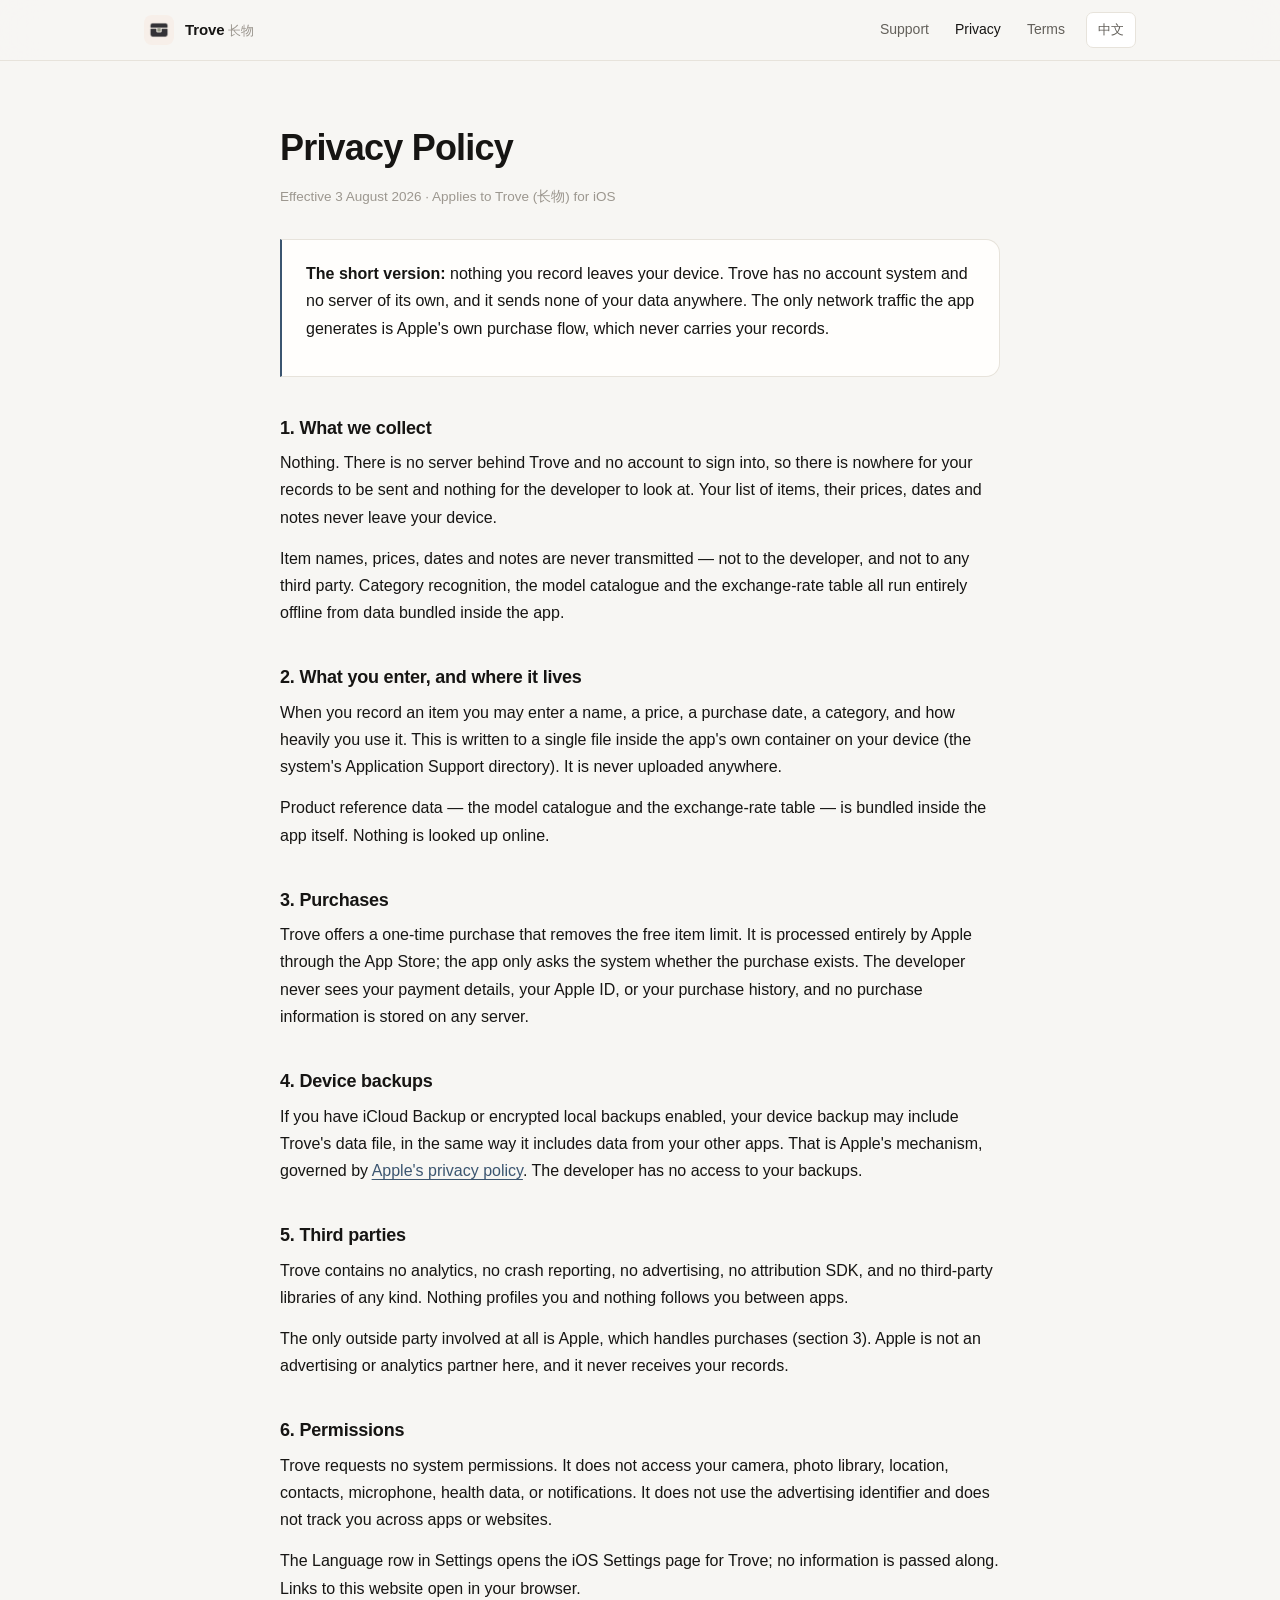
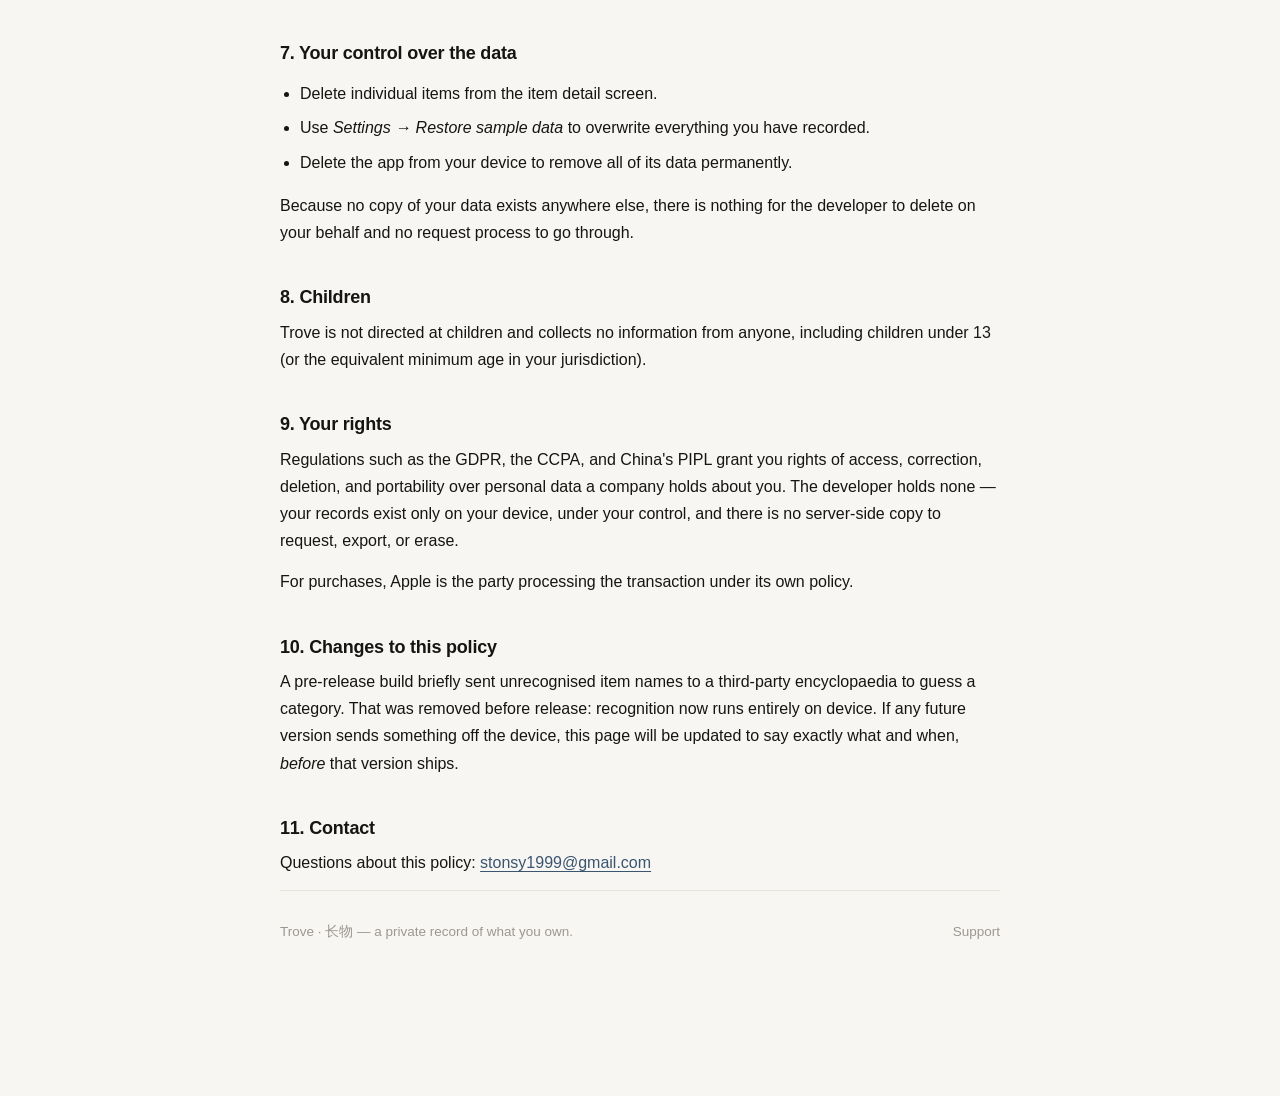
==== commit 008d5cee: "联网品类识别已移除，政策改回「数据不出设备」 app 里那条把物品名发给 Wikidata 的路径整个删掉了，识别改为完全离线。 隐私政策与条款相应删去联网一节，落地页的隐私段同步改写。保留内购一节 " ====
--- a/privacy.html
+++ b/privacy.html
@@ -26,20 +26,20 @@
 
 <h1 lang="en">Privacy Policy</h1>
 <h1 lang="zh">隐私政策</h1>
-<p class="meta" lang="en">Effective 2 August 2026 · Applies to Trove (长物) for iOS</p>
-<p class="meta" lang="zh">生效日期 2026 年 8 月 2 日 · 适用于 iOS 版长物（Trove）</p>
+<p class="meta" lang="en">Effective 3 August 2026 · Applies to Trove (长物) for iOS</p>
+<p class="meta" lang="zh">生效日期 2026 年 8 月 3 日 · 适用于 iOS 版长物（Trove）</p>
 
 <div class="summary">
-  <p lang="en"><strong>The short version:</strong> Trove has no account system and no server of its own. Everything you record is stored on your device, and the developer never receives any of it. Exactly two things leave your device: the item name you type may be sent to the public Wikidata API to suggest a category when local matching fails, and purchases are handled by Apple. Nothing else.</p>
-  <p lang="zh"><strong>一句话版本：</strong>长物没有账号系统，也没有自己的服务器。你记录的一切都存在设备上，开发者拿不到其中任何内容。只有两样东西会离开你的设备：本地匹配失败时，你输入的物品名称可能会被发送到公开的 Wikidata API 用于推断品类；以及购买由苹果处理。除此之外没有别的。</p>
+  <p lang="en"><strong>The short version:</strong> nothing you record leaves your device. Trove has no account system and no server of its own, and it sends none of your data anywhere. The only network traffic the app generates is Apple's own purchase flow, which never carries your records.</p>
+  <p lang="zh"><strong>一句话版本：</strong>你记录的任何内容都不会离开你的设备。长物没有账号系统，也没有自己的服务器，不向任何地方发送你的数据。app 产生的唯一网络流量是苹果自己的购买流程，那里面不含你的任何记录。</p>
 </div>
 
 <h2 lang="en">1. What we collect</h2>
 <h2 lang="zh">一、我们收集什么</h2>
 <p lang="en">Nothing. There is no server behind Trove and no account to sign into, so there is nowhere for your records to be sent and nothing for the developer to look at. Your list of items, their prices, dates and notes never leave your device.</p>
 <p lang="zh">什么都不收集。长物背后没有服务器，也没有账号可登录，所以你的记录无处可发，开发者也没有任何东西可看。你的物品清单、价格、日期和备注都不会离开你的设备。</p>
-<p lang="en">The app does make network requests in two clearly bounded situations, described in sections 3 and 4. Neither one sends anything to the developer.</p>
-<p lang="zh">app 确实会在两种界限清楚的情况下发起网络请求，见第三节和第四节。这两种情况都不会向开发者发送任何东西。</p>
+<p lang="en">Item names, prices, dates and notes are never transmitted — not to the developer, and not to any third party. Category recognition, the model catalogue and the exchange-rate table all run entirely offline from data bundled inside the app.</p>
+<p lang="zh">物品名称、价格、日期和备注从不被传输——不发给开发者，也不发给任何第三方。品类识别、型号目录和汇率表全部离线运行，数据打包在 app 内部。</p>
 
 <h2 lang="en">2. What you enter, and where it lives</h2>
 <h2 lang="zh">二、你输入的内容存在哪里</h2>
@@ -48,43 +48,32 @@
 <p lang="en">Product reference data — the model catalogue and the exchange-rate table — is bundled inside the app itself. Nothing is looked up online.</p>
 <p lang="zh">参考数据——型号目录和汇率表——是打包在 app 内部的，不会去网上查询任何东西。</p>
 
-<h2 lang="en">3. Online category recognition</h2>
-<h2 lang="zh">三、联网品类识别</h2>
-<p lang="en">When you type an item name that the built-in model catalogue does not recognise, Trove may send <strong>that name and nothing else</strong> to the public <a href="https://www.wikidata.org/">Wikidata</a> API in order to suggest a category. The request happens after you pause typing, and only when local matching has already failed.</p>
-<p lang="zh">当你输入的物品名称在内置型号目录里找不到时，长物可能会把<strong>这个名称、且仅这个名称</strong>发送给公开的 <a href="https://www.wikidata.org/">Wikidata</a> API，用来推断它属于哪个品类。请求发生在你停止输入之后，且仅在本地匹配已经失败时。</p>
-<div class="key">
-  <p lang="en">The price you paid, the purchase date, your notes, the rest of your collection, your device identifiers and any account information are <strong>not</strong> part of that request. Wikimedia receives a search term and returns encyclopaedia entries; it is not told who asked, and the developer never sees the request at all.</p>
-  <p lang="zh">你付了多少钱、什么时候买的、备注内容、清单里的其他物品、设备标识符和任何账号信息，<strong>都不在</strong>这个请求里。Wikimedia 收到的是一个搜索词、返回的是百科条目；它不知道是谁问的，而开发者从头到尾看不到这个请求。</p>
-</div>
-<p lang="en">Wikimedia processes it under the <a href="https://foundation.wikimedia.org/wiki/Policy:Privacy_policy">Wikimedia Foundation privacy policy</a>. If you would rather nothing left your device at all, avoid entering item names you consider sensitive — a name that the local catalogue already recognises never triggers a request.</p>
-<p lang="zh">Wikimedia 依据其<a href="https://foundation.wikimedia.org/wiki/Policy:Privacy_policy">基金会隐私政策</a>处理该请求。如果你希望完全不让任何东西离开设备，就不要把你认为敏感的字眼写进物品名称——本地目录已经认识的名称永远不会触发请求。</p>
-
-<h2 lang="en">4. Purchases</h2>
-<h2 lang="zh">四、购买</h2>
+<h2 lang="en">3. Purchases</h2>
+<h2 lang="zh">三、购买</h2>
 <p lang="en">Trove offers a one-time purchase that removes the free item limit. It is processed entirely by Apple through the App Store; the app only asks the system whether the purchase exists. The developer never sees your payment details, your Apple ID, or your purchase history, and no purchase information is stored on any server.</p>
 <p lang="zh">长物提供一次性内购以解除免费额度限制。整个流程由苹果通过 App Store 处理，app 只向系统查询「这笔购买是否存在」。开发者看不到你的支付信息、Apple ID 或购买记录，也没有任何服务器保存购买信息。</p>
 
-<h2 lang="en">5. Device backups</h2>
-<h2 lang="zh">五、设备备份</h2>
+<h2 lang="en">4. Device backups</h2>
+<h2 lang="zh">四、设备备份</h2>
 <p lang="en">If you have iCloud Backup or encrypted local backups enabled, your device backup may include Trove's data file, in the same way it includes data from your other apps. That is Apple's mechanism, governed by <a href="https://www.apple.com/legal/privacy/">Apple's privacy policy</a>. The developer has no access to your backups.</p>
 <p lang="zh">如果你开启了 iCloud 备份或加密的本地备份，设备备份中可能包含长物的数据文件——和你其他 app 的数据一样。这是苹果的机制，适用<a href="https://www.apple.com/legal/privacy/">苹果的隐私政策</a>。开发者无法访问你的备份。</p>
 
-<h2 lang="en">6. Third parties</h2>
-<h2 lang="zh">六、第三方</h2>
+<h2 lang="en">5. Third parties</h2>
+<h2 lang="zh">五、第三方</h2>
 <p lang="en">Trove contains no analytics, no crash reporting, no advertising, no attribution SDK, and no third-party libraries of any kind. Nothing profiles you and nothing follows you between apps.</p>
 <p lang="zh">长物里没有数据分析、没有崩溃上报、没有广告、没有归因 SDK，也没有任何第三方库。没有东西给你画像，也没有东西跨 app 跟着你。</p>
-<p lang="en">The only outside parties involved at all are Wikimedia, which answers category lookups (section 3), and Apple, which handles purchases (section 4). Neither is an advertising or analytics partner, and neither receives your records.</p>
-<p lang="zh">全部涉及的外部方只有两个：回答品类查询的 Wikimedia（第三节），和处理购买的苹果（第四节）。两者都不是广告或分析伙伴，也都拿不到你的记录。</p>
+<p lang="en">The only outside party involved at all is Apple, which handles purchases (section 3). Apple is not an advertising or analytics partner here, and it never receives your records.</p>
+<p lang="zh">全部涉及的外部方只有苹果一个，负责处理购买（第三节）。它在这里不是广告或分析伙伴，也拿不到你的任何记录。</p>
 
-<h2 lang="en">7. Permissions</h2>
-<h2 lang="zh">七、权限</h2>
+<h2 lang="en">6. Permissions</h2>
+<h2 lang="zh">六、权限</h2>
 <p lang="en">Trove requests no system permissions. It does not access your camera, photo library, location, contacts, microphone, health data, or notifications. It does not use the advertising identifier and does not track you across apps or websites.</p>
 <p lang="zh">长物不申请任何系统权限。它不访问你的相机、相册、定位、通讯录、麦克风、健康数据或通知。它不使用广告标识符，也不会跨 app 或网站追踪你。</p>
 <p lang="en">The Language row in Settings opens the iOS Settings page for Trove; no information is passed along. Links to this website open in your browser.</p>
 <p lang="zh">设置页的「语言」一行会跳到 iOS 系统设置中长物的页面，这个过程不传递任何信息。指向本网站的链接会在浏览器中打开。</p>
 
-<h2 lang="en">8. Your control over the data</h2>
-<h2 lang="zh">八、你对数据的控制</h2>
+<h2 lang="en">7. Your control over the data</h2>
+<h2 lang="zh">七、你对数据的控制</h2>
 <ul lang="en">
   <li>Delete individual items from the item detail screen.</li>
   <li>Use <em>Settings → Restore sample data</em> to overwrite everything you have recorded.</li>
@@ -98,25 +87,25 @@
 <p lang="en">Because no copy of your data exists anywhere else, there is nothing for the developer to delete on your behalf and no request process to go through.</p>
 <p lang="zh">因为你的数据在别处不存在任何副本，所以开发者这边没有东西可以替你删除，你也不需要走任何申请流程。</p>
 
-<h2 lang="en">9. Children</h2>
-<h2 lang="zh">九、儿童</h2>
+<h2 lang="en">8. Children</h2>
+<h2 lang="zh">八、儿童</h2>
 <p lang="en">Trove is not directed at children and collects no information from anyone, including children under 13 (or the equivalent minimum age in your jurisdiction).</p>
 <p lang="zh">长物不面向儿童，也不从任何人收集信息——包括 13 岁以下（或你所在地区规定的相应年龄）的儿童。</p>
 
-<h2 lang="en">10. Your rights</h2>
-<h2 lang="zh">十、你的权利</h2>
+<h2 lang="en">9. Your rights</h2>
+<h2 lang="zh">九、你的权利</h2>
 <p lang="en">Regulations such as the GDPR, the CCPA, and China's PIPL grant you rights of access, correction, deletion, and portability over personal data a company holds about you. The developer holds none — your records exist only on your device, under your control, and there is no server-side copy to request, export, or erase.</p>
 <p lang="zh">GDPR、CCPA、中国《个人信息保护法》等法规赋予你对企业所持个人数据的访问、更正、删除和可携带权。开发者不持有任何这类数据——你的记录只存在于你自己的设备上、由你掌控，不存在任何服务器端副本可供调取、导出或删除。</p>
-<p lang="en">For the category lookups described in section 3, Wikimedia is the party receiving the request; its own policy governs what it retains. For purchases, Apple is that party.</p>
-<p lang="zh">对于第三节所述的品类查询，接收请求的一方是 Wikimedia，其保留什么由其自身政策决定；对于购买，这一方是苹果。</p>
+<p lang="en">For purchases, Apple is the party processing the transaction under its own policy.</p>
+<p lang="zh">对于购买，处理交易的一方是苹果，适用其自身政策。</p>
 
-<h2 lang="en">11. Changes to this policy</h2>
-<h2 lang="zh">十一、政策变更</h2>
-<p lang="en">If a future version sends anything new off the device, this page will be updated to describe exactly what is sent and when, and the effective date at the top will change. Version 1.0 added the category lookup described in section 3 and the purchase described in section 4; earlier versions made no network requests at all.</p>
-<p lang="zh">如果未来的版本会把任何新的东西发出设备，本页都会更新，明确写清楚什么时候发送了什么，顶部的生效日期也会随之改变。1.0 版新增了第三节的品类查询和第四节的内购；更早的版本不发起任何网络请求。</p>
+<h2 lang="en">10. Changes to this policy</h2>
+<h2 lang="zh">十、政策变更</h2>
+<p lang="en">A pre-release build briefly sent unrecognised item names to a third-party encyclopaedia to guess a category. That was removed before release: recognition now runs entirely on device. If any future version sends something off the device, this page will be updated to say exactly what and when, <em>before</em> that version ships.</p>
+<p lang="zh">有一个未发布的开发版本曾经把认不出的物品名称发给第三方百科去猜品类。该功能在发布前已被移除，识别现在完全在设备上完成。如果未来某个版本会把任何东西发出设备，本页都会在那个版本发布<em>之前</em>写清楚发的是什么、什么时候发。</p>
 
-<h2 lang="en">12. Contact</h2>
-<h2 lang="zh">十二、联系方式</h2>
+<h2 lang="en">11. Contact</h2>
+<h2 lang="zh">十一、联系方式</h2>
 <p lang="en">Questions about this policy: <a href="mailto:stonsy1999@gmail.com">stonsy1999@gmail.com</a></p>
 <p lang="zh">对本政策有疑问：<a href="mailto:stonsy1999@gmail.com">stonsy1999@gmail.com</a></p>
 
